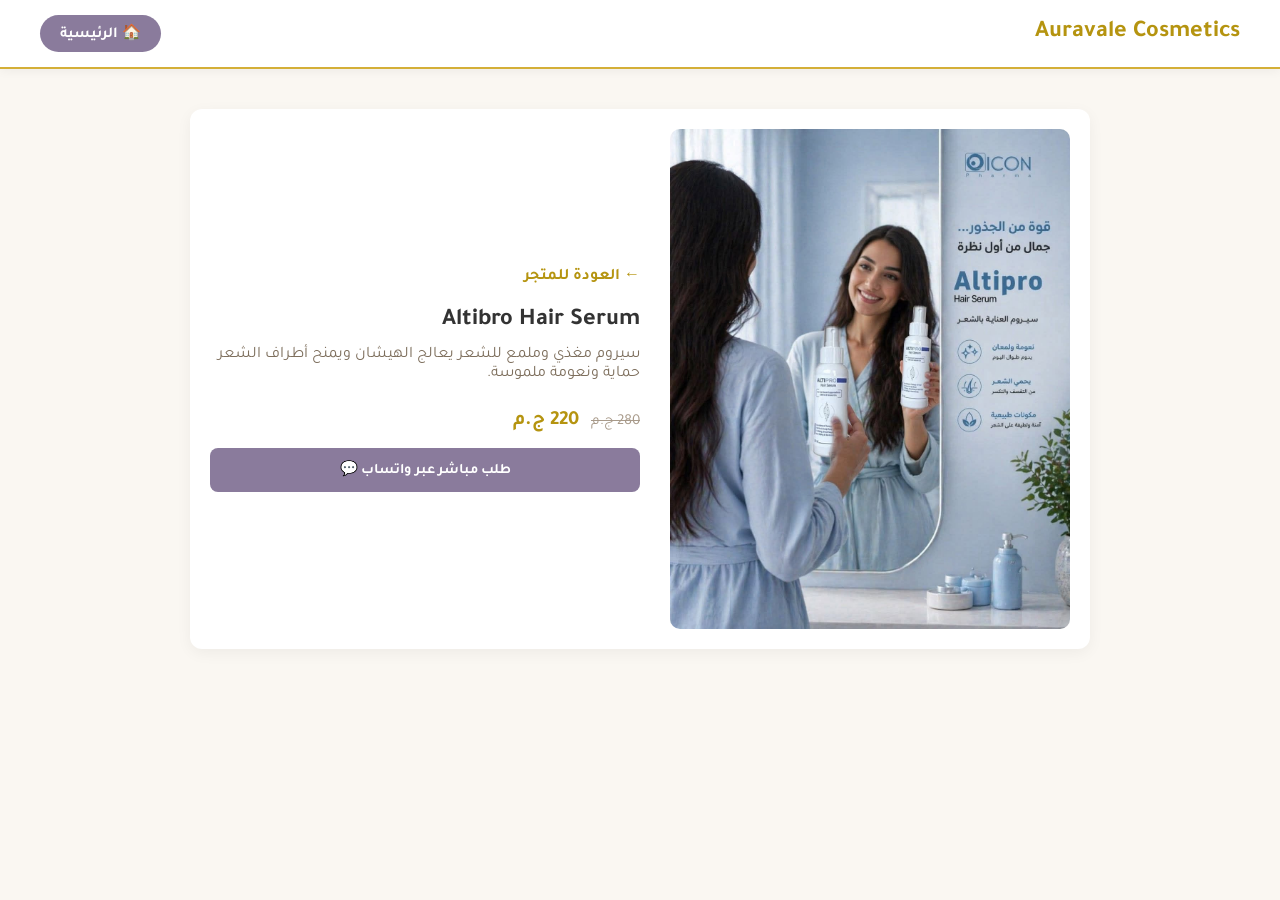
==== altibro.html @ e5f37f4a "Create altibro.html" ====
<!DOCTYPE html>
<html lang="ar" dir="rtl">
<head>
  <meta charset="UTF-8">
  <meta name="viewport" content="width=device-width, initial-scale=1.0">
  <title>Altibro Hair Serum - Auravale Cosmetics</title>
  <link rel="stylesheet" href="style.css?v=20">
  <style>
    .product-detail-container { max-width: 900px; margin: 40px auto; padding: 20px; background: #fff; border-radius: 12px; box-shadow: 0 4px 15px rgba(0,0,0,0.05); display: flex; flex-wrap: wrap; gap: 30px; }
    .product-detail-img { flex: 1 1 350px; max-width: 400px; border-radius: 10px; object-fit: cover; width: 100%; }
    .product-detail-info { flex: 1 1 350px; display: flex; flex-direction: column; justify-content: center; }
    .back-btn { display: inline-block; margin-bottom: 20px; color: #b59410; text-decoration: none; font-weight: bold; }
  </style>
</head>
<body>
  <nav class="navbar">
    <a href="index.html" class="nav-brand">Auravale Cosmetics</a>
    <button class="cart-btn-nav" onclick="location.href='index.html'">🏠 الرئيسية</button>
  </nav>

  <div class="product-detail-container">
    <img src="altibro.jpg" alt="Altibro Hair Serum" class="product-detail-img">
    <div class="product-detail-info">
      <a href="index.html" class="back-btn">← العودة للمتجر</a>
      <h2>Altibro Hair Serum</h2>
      <p style="color: #7d6e5c; margin: 10px 0;">سيروم مغذي وملمع للشعر يعالج الهيشان ويمنح أطراف الشعر حماية ونعومة ملموسة.</p>
      <div class="price-container" style="margin: 15px 0;">
        <span class="old-price">280 ج.م</span>
        <span class="current-price">220 ج.م</span>
      </div>
      <button class="add-cart-btn" style="padding: 12px;" onclick="orderWhatsApp('Altibro Hair Serum', 220)">طلب مباشر عبر واتساب 💬</button>
    </div>
  </div>

  <script>
    function orderWhatsApp(name, price) {
      const phone = "201000000000";
      const msg = `مرحباً، أريد طلب منتج: ${name} بسعر ${price} ج.م`;
      window.open(`https://wa.me/${phone}?text=${encodeURIComponent(msg)}`, '_blank');
    }
  </script>
</body>
</html>
---- style.css ----
@import url('https://fonts.googleapis.com/css2?family=Tajawal:wght@400;500;700&display=swap');

* {
  margin: 0;
  padding: 0;
  box-sizing: border-box;
}

body {
  font-family: 'Tajawal', sans-serif;
  background-color: #faf7f2;
  color: #333;
  direction: rtl;
}

/* الشريط العلوي الثابت */
.navbar {
  display: flex;
  justify-content: space-between;
  align-items: center;
  background-color: #ffffff;
  padding: 15px 40px;
  box-shadow: 0 2px 10px rgba(0,0,0,0.05);
  position: sticky;
  top: 0;
  z-index: 100;
  border-bottom: 2px solid #d4af37;
}

.nav-brand {
  font-size: 1.5rem;
  font-weight: 700;
  color: #b59410;
  text-decoration: none;
}

.cart-btn-nav {
  background-color: #8a7b9c;
  color: #ffffff;
  border: none;
  padding: 8px 20px;
  border-radius: 20px;
  cursor: pointer;
  font-size: 0.95rem;
  font-family: inherit;
  font-weight: bold;
  transition: 0.3s;
}

.cart-btn-nav:hover {
  background-color: #736385;
}

/* عنوان فرعي تحت الشريط العلوي */
.main-header {
  text-align: center;
  margin: 20px 0 10px;
}

.main-header .subtitle {
  font-size: 1.2rem;
  color: #7d6e5c;
  font-weight: 500;
}

/* شبكة المنتجات */
.products-grid {
  display: grid;
  grid-template-columns: repeat(auto-fit, minmax(260px, 1fr));
  gap: 25px;
  max-width: 1200px;
  margin: 0 auto;
  padding: 20px;
}

.product-card {
  background: #ffffff;
  border-radius: 12px;
  padding: 20px;
  text-align: center;
  border: 1px solid #eae1d1;
  box-shadow: 0 4px 15px rgba(0, 0, 0, 0.03);
  transition: transform 0.3s, box-shadow 0.3s;
  display: flex;
  flex-direction: column;
  justify-content: space-between;
}

.product-card:hover {
  transform: translateY(-5px);
  box-shadow: 0 8px 20px rgba(181, 148, 16, 0.15);
  border-color: #d4af37;
}

.product-card img {
  width: 100%;
  height: 220px;
  object-fit: contain;
  border-radius: 8px;
  margin-bottom: 15px;
}

.product-title {
  font-size: 1.15rem;
  color: #4a3c31;
  margin-bottom: 10px;
}

.price-container {
  margin-bottom: 15px;
}

.old-price {
  text-decoration: line-through;
  color: #a89a8a;
  font-size: 0.95rem;
  margin-left: 8px;
}

.current-price {
  color: #b59410;
  font-weight: bold;
  font-size: 1.25rem;
}

.card-actions {
  display: flex;
  flex-direction: column;
  gap: 8px;
}

.details-link {
  display: block;
  background-color: #f8f5ef;
  color: #4a3c31;
  text-decoration: none;
  padding: 10px;
  border-radius: 8px;
  border: 1px solid #d4af37;
  font-weight: bold;
  font-size: 0.9rem;
  transition: 0.3s;
}

.details-link:hover {
  background-color: #d4af37;
  color: #ffffff;
}

.add-cart-btn {
  background-color: #8a7b9c;
  color: #ffffff;
  border: none;
  padding: 10px;
  border-radius: 8px;
  cursor: pointer;
  font-weight: bold;
  font-size: 0.9rem;
  font-family: inherit;
  transition: 0.3s;
}

.add-cart-btn:hover {
  background-color: #736385;
}

/* السلة الجانبية */
.cart-sidebar {
  position: fixed;
  top: 0;
  left: -350px;
  width: 300px;
  height: 100%;
  background: #ffffff;
  box-shadow: 4px 0 15px rgba(0,0,0,0.15);
  transition: left 0.3s ease;
  padding: 20px;
  z-index: 1000;
  display: flex;
  flex-direction: column;
}

.cart-sidebar.active {
  left: 0;
}

.cart-sidebar h3 {
  color: #b59410;
  font-size: 1.3rem;
  margin-bottom: 15px;
  border-bottom: 1px solid #eee2d0;
  padding-bottom: 10px;
}

.cart-items-list {
  list-style: none;
  flex-grow: 1;
  overflow-y: auto;
}

.cart-items-list li {
  display: flex;
  justify-content: space-between;
  padding: 10px 0;
  border-bottom: 1px dashed #eee2d0;
}

.cart-total-box {
  font-size: 1.1rem;
  font-weight: bold;
  margin: 15px 0;
  text-align: center;
}

.checkout-btn {
  background-color: #25d366;
  color: white;
  border: none;
  padding: 12px;
  border-radius: 8px;
  font-weight: bold;
  cursor: pointer;
  margin-bottom: 8px;
}

/* ضبط الصورة في المنتصف بعرض كامل ومتناسق */
.banner-section {
  width: 100%;
  max-width: 1200px;
  margin: 20px auto;
  padding: 0 20px;
  display: flex;
  justify-content: center;
  align-items: center;
}

.hero-banner-img {
  width: 100%;
  height: auto;
  max-height: 450px;
  object-fit: cover;
  border-radius: 12px;
  box-shadow: 0 4px 15px rgba(0, 0, 0, 0.05);
  display: block;
}
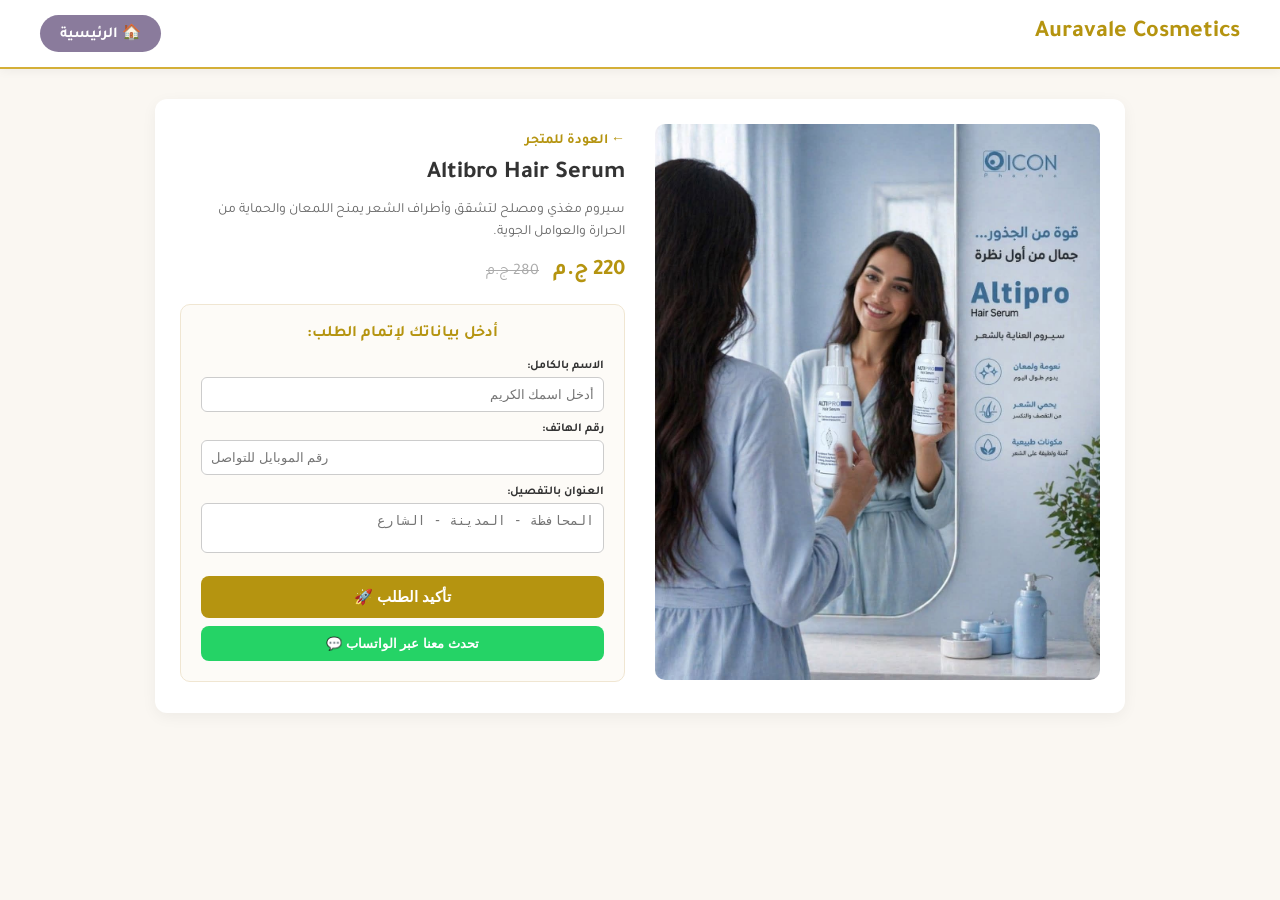
==== commit c34190d3: "Update altibro.html" ====
--- a/altibro.html
+++ b/altibro.html
@@ -4,40 +4,94 @@
   <meta charset="UTF-8">
   <meta name="viewport" content="width=device-width, initial-scale=1.0">
   <title>Altibro Hair Serum - Auravale Cosmetics</title>
-  <link rel="stylesheet" href="style.css?v=20">
-  <style>
-    .product-detail-container { max-width: 900px; margin: 40px auto; padding: 20px; background: #fff; border-radius: 12px; box-shadow: 0 4px 15px rgba(0,0,0,0.05); display: flex; flex-wrap: wrap; gap: 30px; }
-    .product-detail-img { flex: 1 1 350px; max-width: 400px; border-radius: 10px; object-fit: cover; width: 100%; }
-    .product-detail-info { flex: 1 1 350px; display: flex; flex-direction: column; justify-content: center; }
-    .back-btn { display: inline-block; margin-bottom: 20px; color: #b59410; text-decoration: none; font-weight: bold; }
-  </style>
+  <link rel="stylesheet" href="style.css?v=80">
 </head>
 <body>
+
   <nav class="navbar">
     <a href="index.html" class="nav-brand">Auravale Cosmetics</a>
-    <button class="cart-btn-nav" onclick="location.href='index.html'">🏠 الرئيسية</button>
+    <a href="index.html" class="cart-btn-nav" style="text-decoration: none;">🏠 الرئيسية</a>
   </nav>
 
-  <div class="product-detail-container">
-    <img src="altibro.jpg" alt="Altibro Hair Serum" class="product-detail-img">
-    <div class="product-detail-info">
-      <a href="index.html" class="back-btn">← العودة للمتجر</a>
-      <h2>Altibro Hair Serum</h2>
-      <p style="color: #7d6e5c; margin: 10px 0;">سيروم مغذي وملمع للشعر يعالج الهيشان ويمنح أطراف الشعر حماية ونعومة ملموسة.</p>
-      <div class="price-container" style="margin: 15px 0;">
-        <span class="old-price">280 ج.م</span>
-        <span class="current-price">220 ج.م</span>
+  <main style="max-width: 1000px; margin: 30px auto; padding: 0 15px; box-sizing: border-box;">
+    <div style="background: #fff; border-radius: 12px; padding: 25px; box-shadow: 0 4px 15px rgba(0,0,0,0.05); display: flex; flex-wrap: wrap; gap: 30px; align-items: center;">
+      
+      <div style="flex: 1; min-width: 280px;">
+        <img src="altibro.jpg" alt="Altibro Hair Serum" style="width: 100%; border-radius: 10px; object-fit: cover;">
       </div>
-      <button class="add-cart-btn" style="padding: 12px;" onclick="orderWhatsApp('Altibro Hair Serum', 220)">طلب مباشر عبر واتساب 💬</button>
+
+      <div style="flex: 1; min-width: 280px;">
+        <a href="index.html" style="color: #b59410; text-decoration: none; font-size: 14px; font-weight: bold; display: inline-block; margin-bottom: 10px;">← العودة للمتجر</a>
+        
+        <h2 style="margin: 0 0 10px 0; color: #333;">Altibro Hair Serum</h2>
+        <p style="color: #666; font-size: 14px; line-height: 1.6; margin-bottom: 15px;">
+          سيروم مغذي ومصلح لتشقق وأطراف الشعر يمنح اللمعان والحماية من الحرارة والعوامل الجوية.
+        </p>
+
+        <div style="margin-bottom: 20px;">
+          <span style="font-size: 22px; font-weight: bold; color: #b59410;">220 ج.م</span>
+          <span style="text-decoration: line-through; color: #aaa; margin-right: 10px; font-size: 16px;">280 ج.م</span>
+        </div>
+
+        <div style="background: #fdfbf7; border: 1px solid #f0e6d2; padding: 20px; border-radius: 10px;">
+          <h4 style="margin-top: 0; color: #b59410; margin-bottom: 15px; text-align: center;">أدخل بياناتك لإتمام الطلب:</h4>
+          
+          <form onsubmit="sendProductOrder(event, 'Altibro Hair Serum', 220)">
+            <div style="margin-bottom: 10px;">
+              <label style="display: block; font-size: 12px; font-weight: bold; margin-bottom: 4px;">الاسم بالكامل:</label>
+              <input type="text" id="p-name" required placeholder="أدخل اسمك الكريم" style="width: 100%; padding: 9px; border: 1px solid #ccc; border-radius: 6px; box-sizing: border-box;">
+            </div>
+
+            <div style="margin-bottom: 10px;">
+              <label style="display: block; font-size: 12px; font-weight: bold; margin-bottom: 4px;">رقم الهاتف:</label>
+              <input type="tel" id="p-phone" required placeholder="رقم الموبايل للتواصل" style="width: 100%; padding: 9px; border: 1px solid #ccc; border-radius: 6px; box-sizing: border-box;">
+            </div>
+
+            <div style="margin-bottom: 15px;">
+              <label style="display: block; font-size: 12px; font-weight: bold; margin-bottom: 4px;">العنوان بالتفصيل:</label>
+              <textarea id="p-address" required rows="2" placeholder="المحافظة - المدينة - الشارع" style="width: 100%; padding: 9px; border: 1px solid #ccc; border-radius: 6px; box-sizing: border-box; resize: none;"></textarea>
+            </div>
+
+            <button type="submit" style="width: 100%; padding: 12px; background: #b59410; color: white; border: none; border-radius: 8px; font-weight: bold; font-size: 15px; cursor: pointer; margin-bottom: 8px; transition: 0.3s;" onmouseover="this.style.background='#967a0d'" onmouseout="this.style.background='#b59410'">
+              تأكيد الطلب 🚀
+            </button>
+
+            <button type="button" onclick="chatWhatsApp('Altibro Hair Serum')" style="width: 100%; padding: 10px; background: #25d366; color: white; border: none; border-radius: 8px; font-weight: bold; font-size: 13px; cursor: pointer;">
+              تحدث معنا عبر الواتساب 💬
+            </button>
+          </form>
+        </div>
+
+      </div>
     </div>
-  </div>
+  </main>
 
   <script>
-    function orderWhatsApp(name, price) {
-      const phone = "201000000000";
-      const msg = `مرحباً، أريد طلب منتج: ${name} بسعر ${price} ج.م`;
-      window.open(`https://wa.me/${phone}?text=${encodeURIComponent(msg)}`, '_blank');
+    const PHONE_NUMBER = "201106014523";
+
+    function sendProductOrder(event, productName, price) {
+      event.preventDefault();
+      const name = document.getElementById('p-name').value;
+      const phone = document.getElementById('p-phone').value;
+      const address = document.getElementById('p-address').value;
+
+      let msg = `🛒 *طلب جديد عبر الموقع*\n`;
+      msg += `-------------------------\n`;
+      msg += `📦 *المنتج:* ${productName}\n`;
+      msg += `💰 *السعر:* ${price} ج.م\n`;
+      msg += `-------------------------\n`;
+      msg += `👤 *الاسم:* ${name}\n`;
+      msg += `📞 *الهاتف:* ${phone}\n`;
+      msg += `🏠 *العنوان:* ${address}`;
+
+      window.open(`https://wa.me/${PHONE_NUMBER}?text=${encodeURIComponent(msg)}`, '_blank');
+    }
+
+    function chatWhatsApp(productName) {
+      const msg = `مرحباً Auravale Cosmetics، أريد الاستفسار عن منتج: ${productName}`;
+      window.open(`https://wa.me/${PHONE_NUMBER}?text=${encodeURIComponent(msg)}`, '_blank');
     }
   </script>
+
 </body>
 </html>
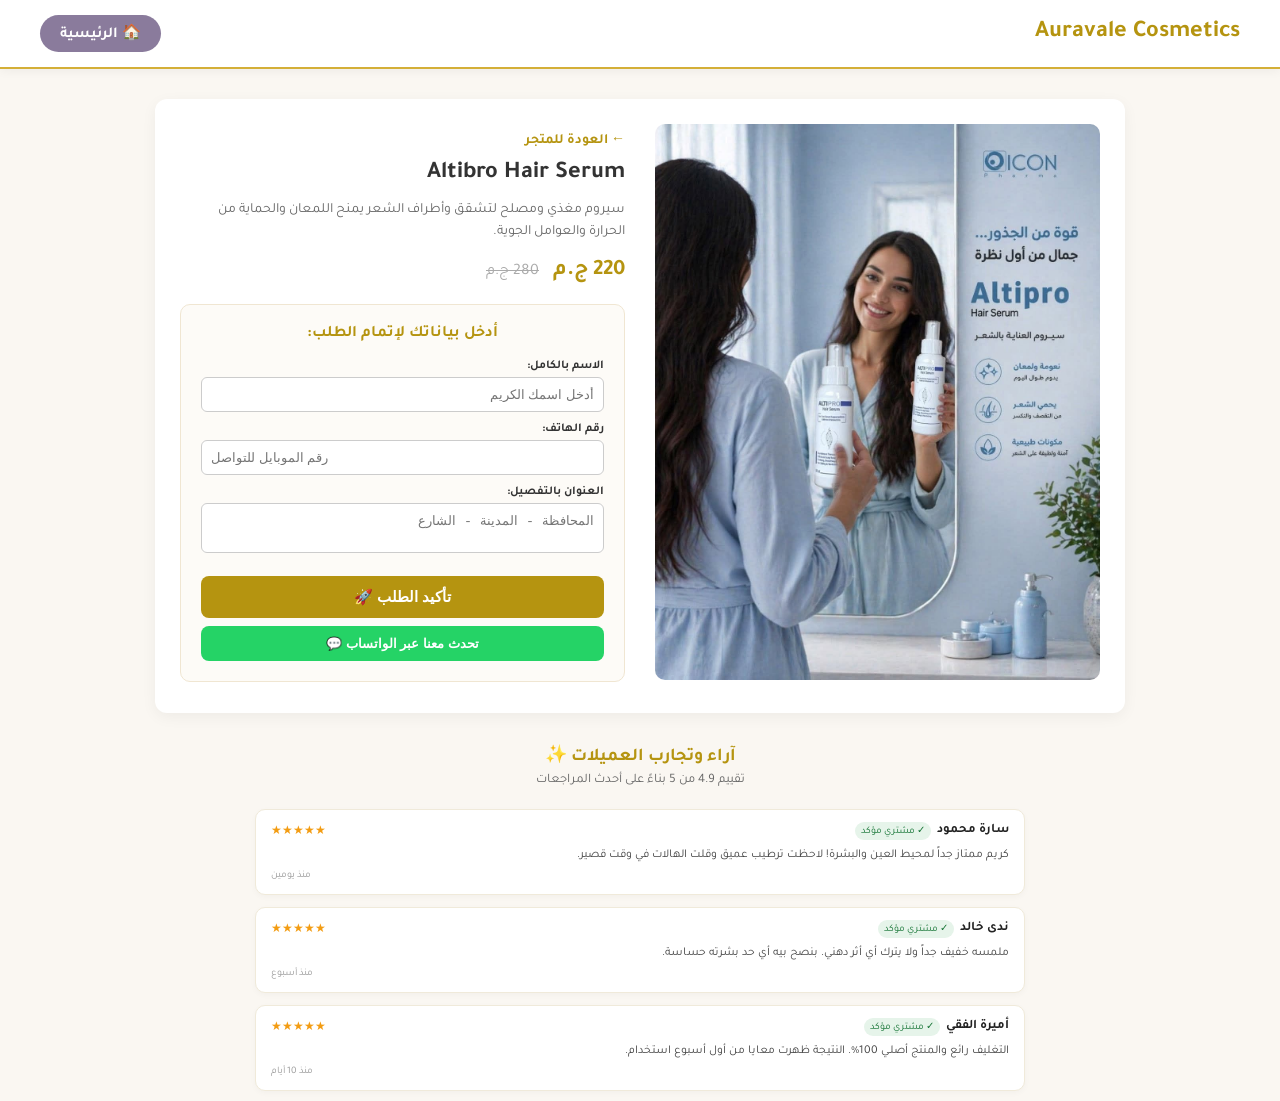
==== commit 3531c226: "Update altibro.html" ====
--- a/altibro.html
+++ b/altibro.html
@@ -92,6 +92,52 @@
       window.open(`https://wa.me/${PHONE_NUMBER}?text=${encodeURIComponent(msg)}`, '_blank');
     }
   </script>
+<div class="product-reviews-container">
+  <div class="reviews-header">
+    <h3>آراء وتجارب العميلات ✨</h3>
+    <div class="reviews-summary">تقييم 4.9 من 5 بناءً على أحدث المراجعات</div>
+  </div>
+
+  <div class="product-reviews-list">
+    
+    <div class="product-review-card">
+      <div class="review-card-top">
+        <div class="reviewer-name">
+          سارة محمود
+          <span class="verified-badge">✓ مشتري مؤكد</span>
+        </div>
+        <div class="review-stars">★★★★★</div>
+      </div>
+      <div class="review-comment">كريم ممتاز جداً لمحيط العين والبشرة! لاحظت ترطيب عميق وقلت الهالات في وقت قصير.</div>
+      <div class="review-date">منذ يومين</div>
+    </div>
+
+    <div class="product-review-card">
+      <div class="review-card-top">
+        <div class="reviewer-name">
+          ندى خالد
+          <span class="verified-badge">✓ مشتري مؤكد</span>
+        </div>
+        <div class="review-stars">★★★★★</div>
+      </div>
+      <div class="review-comment">ملمسه خفيف جداً ولا يترك أي أثر دهني. بنصح بيه أي حد بشرته حساسة.</div>
+      <div class="review-date">منذ أسبوع</div>
+    </div>
+
+    <div class="product-review-card">
+      <div class="review-card-top">
+        <div class="reviewer-name">
+          أميرة الفقي
+          <span class="verified-badge">✓ مشتري مؤكد</span>
+        </div>
+        <div class="review-stars">★★★★★</div>
+      </div>
+      <div class="review-comment">التغليف رائع والمنتج أصلـي 100%. النتيجة ظهرت معايا من أول أسبوع استخدام.</div>
+      <div class="review-date">منذ 10 أيام</div>
+    </div>
+
+  </div>
+</div>
 
 </body>
 </html>
--- a/style.css
+++ b/style.css
@@ -243,3 +243,82 @@
   box-shadow: 0 4px 15px rgba(0, 0, 0, 0.05);
   display: block;
 }
+/* Reviews Section for Product Page */
+.product-reviews-container {
+  max-width: 800px;
+  margin: 30px auto 10px;
+  padding: 0 15px;
+}
+
+.reviews-header {
+  text-align: center;
+  margin-bottom: 20px;
+}
+
+.reviews-header h3 {
+  color: #b59410;
+  font-size: 18px;
+  margin-bottom: 5px;
+}
+
+.reviews-summary {
+  font-size: 13px;
+  color: #666;
+}
+
+.product-reviews-list {
+  display: flex;
+  flex-direction: column;
+  gap: 12px;
+}
+
+.product-review-card {
+  background: #ffffff;
+  border: 1px solid #f0eada;
+  border-radius: 10px;
+  padding: 12px 15px;
+  box-shadow: 0 2px 6px rgba(0,0,0,0.03);
+}
+
+.review-card-top {
+  display: flex;
+  justify-content: space-between;
+  align-items: center;
+  margin-bottom: 6px;
+}
+
+.reviewer-name {
+  font-size: 13px;
+  font-weight: bold;
+  color: #222;
+  display: flex;
+  align-items: center;
+  gap: 6px;
+}
+
+.verified-badge {
+  background: #e6f4ea;
+  color: #137333;
+  font-size: 10px;
+  padding: 2px 6px;
+  border-radius: 10px;
+  font-weight: normal;
+}
+
+.review-stars {
+  color: #f39c12;
+  font-size: 12px;
+}
+
+.review-comment {
+  font-size: 12px;
+  color: #444;
+  line-height: 1.5;
+}
+
+.review-date {
+  font-size: 10px;
+  color: #999;
+  margin-top: 6px;
+  text-align: left;
+}
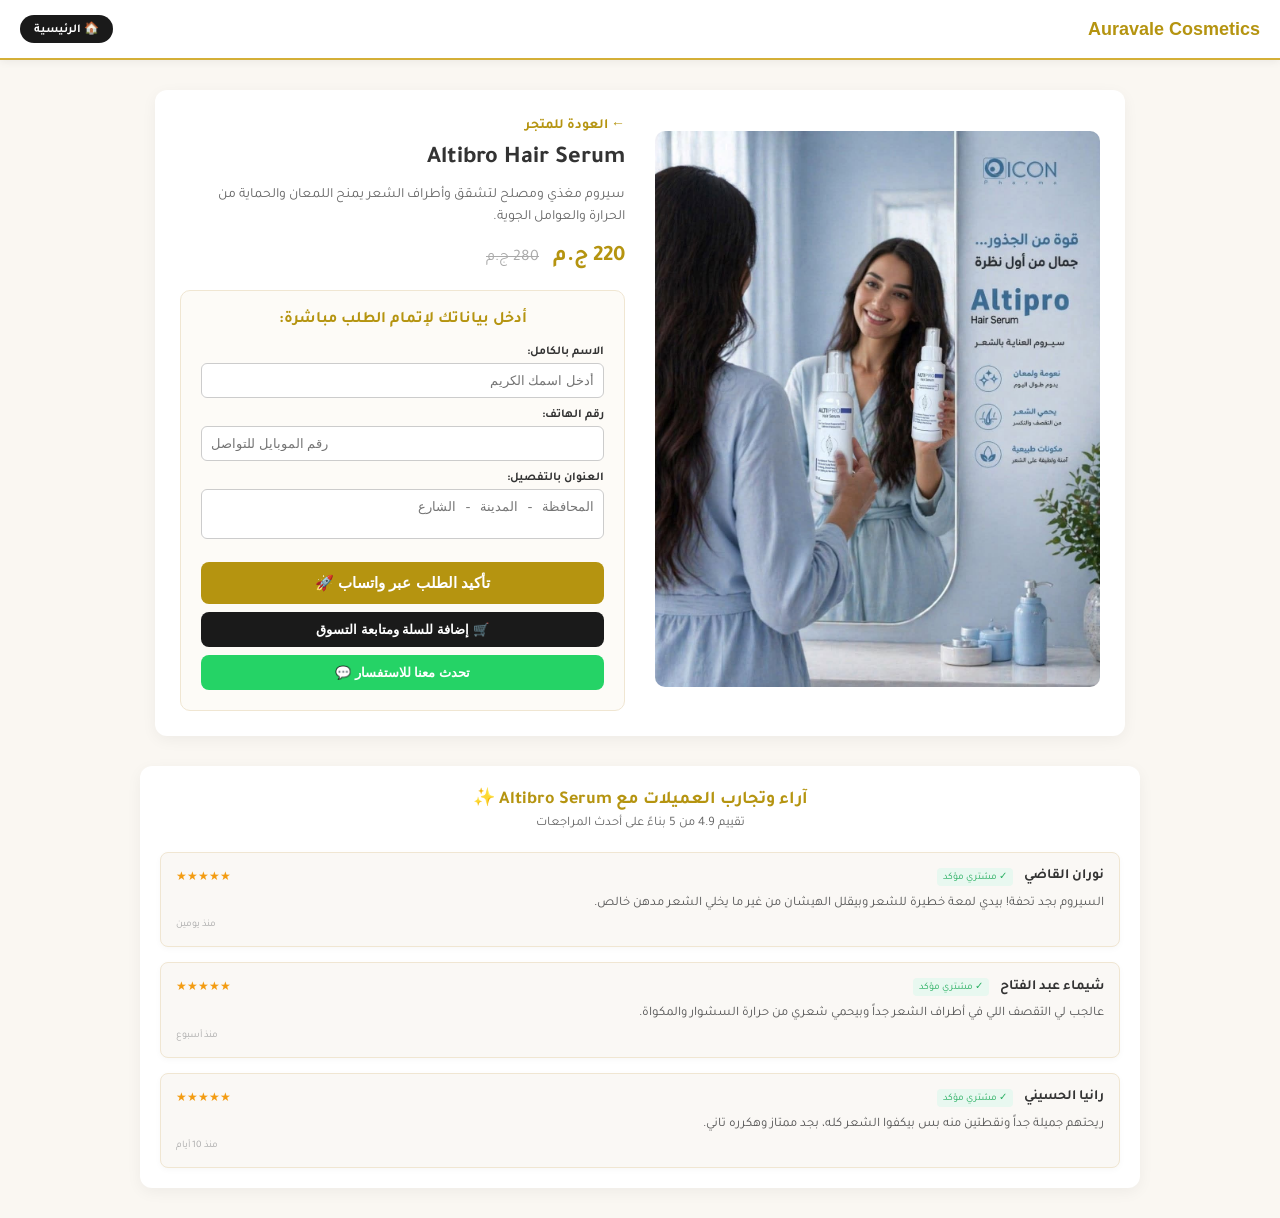
==== commit 3cb699a3: "Update altibro.html" ====
--- a/altibro.html
+++ b/altibro.html
@@ -4,13 +4,79 @@
   <meta charset="UTF-8">
   <meta name="viewport" content="width=device-width, initial-scale=1.0">
   <title>Altibro Hair Serum - Auravale Cosmetics</title>
-  <link rel="stylesheet" href="style.css?v=80">
+  <link rel="stylesheet" href="style.css?v=500">
+  <style>
+    .product-reviews-container {
+      max-width: 1000px;
+      margin: 30px auto;
+      padding: 20px;
+      background: #fff;
+      border-radius: 12px;
+      box-shadow: 0 4px 15px rgba(0,0,0,0.05);
+    }
+    .reviews-header {
+      margin-bottom: 20px;
+      text-align: center;
+    }
+    .reviews-header h3 {
+      color: #b59410;
+      margin-bottom: 5px;
+    }
+    .reviews-summary {
+      font-size: 13px;
+      color: #666;
+    }
+    .product-reviews-list {
+      display: flex;
+      flex-direction: column;
+      gap: 15px;
+    }
+    .product-review-card {
+      background: #faf8f5;
+      padding: 15px;
+      border-radius: 8px;
+      border: 1px solid #f0e6d2;
+    }
+    .review-card-top {
+      display: flex;
+      justify-content: space-between;
+      align-items: center;
+      margin-bottom: 8px;
+    }
+    .reviewer-name {
+      font-weight: bold;
+      font-size: 14px;
+      color: #333;
+    }
+    .verified-badge {
+      font-size: 10px;
+      color: #27ae60;
+      background: #e8f8f0;
+      padding: 2px 6px;
+      border-radius: 4px;
+      margin-right: 5px;
+    }
+    .review-stars {
+      color: #f39c12;
+      font-size: 12px;
+    }
+    .review-comment {
+      font-size: 13px;
+      color: #555;
+      line-height: 1.5;
+    }
+    .review-date {
+      font-size: 10px;
+      color: #aaa;
+      margin-top: 6px;
+    }
+  </style>
 </head>
 <body>
 
-  <nav class="navbar">
-    <a href="index.html" class="nav-brand">Auravale Cosmetics</a>
-    <a href="index.html" class="cart-btn-nav" style="text-decoration: none;">🏠 الرئيسية</a>
+  <nav class="navbar" style="background: #fff; padding: 15px 20px; box-shadow: 0 2px 8px rgba(0,0,0,0.06); display: flex; justify-content: space-between; align-items: center;">
+    <a href="index.html" class="nav-brand" style="color: #b59410; text-decoration: none; font-weight: 800; font-size: 18px;">Auravale Cosmetics</a>
+    <a href="index.html" class="cart-btn-nav" style="text-decoration: none; background: #1a1a1a; color: #fff; padding: 6px 14px; border-radius: 20px; font-size: 12px; font-weight: bold;">🏠 الرئيسية</a>
   </nav>
 
   <main style="max-width: 1000px; margin: 30px auto; padding: 0 15px; box-sizing: border-box;">
@@ -34,7 +100,7 @@
         </div>
 
         <div style="background: #fdfbf7; border: 1px solid #f0e6d2; padding: 20px; border-radius: 10px;">
-          <h4 style="margin-top: 0; color: #b59410; margin-bottom: 15px; text-align: center;">أدخل بياناتك لإتمام الطلب:</h4>
+          <h4 style="margin-top: 0; color: #b59410; margin-bottom: 15px; text-align: center;">أدخل بياناتك لإتمام الطلب مباشرة:</h4>
           
           <form onsubmit="sendProductOrder(event, 'Altibro Hair Serum', 220)">
             <div style="margin-bottom: 10px;">
@@ -53,11 +119,15 @@
             </div>
 
             <button type="submit" style="width: 100%; padding: 12px; background: #b59410; color: white; border: none; border-radius: 8px; font-weight: bold; font-size: 15px; cursor: pointer; margin-bottom: 8px; transition: 0.3s;" onmouseover="this.style.background='#967a0d'" onmouseout="this.style.background='#b59410'">
-              تأكيد الطلب 🚀
+              تأكيد الطلب عبر واتساب 🚀
             </button>
 
+            <button type="button" onclick="addToCartAndGo('Altibro Hair Serum', 220, 'altibro.jpg')" style="width: 100%; padding: 10px; background: #1a1a1a; color: white; border: none; border-radius: 8px; font-weight: bold; font-size: 13px; cursor: pointer; margin-bottom: 8px;">
+              🛒 إضافة للسلة ومتابعة التسوق
+            </button>
+
             <button type="button" onclick="chatWhatsApp('Altibro Hair Serum')" style="width: 100%; padding: 10px; background: #25d366; color: white; border: none; border-radius: 8px; font-weight: bold; font-size: 13px; cursor: pointer;">
-              تحدث معنا عبر الواتساب 💬
+              تحدث معنا للاستفسار 💬
             </button>
           </form>
         </div>
@@ -65,6 +135,54 @@
       </div>
     </div>
   </main>
+
+  <!-- قسم المراجعات الخاص بالسيروم -->
+  <div class="product-reviews-container">
+    <div class="reviews-header">
+      <h3>آراء وتجارب العميلات مع Altibro Serum ✨</h3>
+      <div class="reviews-summary">تقييم 4.9 من 5 بناءً على أحدث المراجعات</div>
+    </div>
+
+    <div class="product-reviews-list">
+      
+      <div class="product-review-card">
+        <div class="review-card-top">
+          <div class="reviewer-name">
+            نوران القاضي
+            <span class="verified-badge">✓ مشتري مؤكد</span>
+          </div>
+          <div class="review-stars">★★★★★</div>
+        </div>
+        <div class="review-comment">السيروم بجد تحفة! بيدي لمعة خطيرة للشعر وبيقلل الهيشان من غير ما يخلي الشعر مدهن خالص.</div>
+        <div class="review-date">منذ يومين</div>
+      </div>
+
+      <div class="product-review-card">
+        <div class="review-card-top">
+          <div class="reviewer-name">
+            شيماء عبد الفتاح
+            <span class="verified-badge">✓ مشتري مؤكد</span>
+          </div>
+          <div class="review-stars">★★★★★</div>
+        </div>
+        <div class="review-comment">عالجب لي التقصف اللي في أطراف الشعر جداً وبيحمي شعري من حرارة السشوار والمكواة.</div>
+        <div class="review-date">منذ أسبوع</div>
+      </div>
+
+      <div class="product-review-card">
+        <div class="review-card-top">
+          <div class="reviewer-name">
+            رانيا الحسيني
+            <span class="verified-badge">✓ مشتري مؤكد</span>
+          </div>
+          <div class="review-stars">★★★★★</div>
+        </div>
+        <div class="review-comment">ريحتهم جميلة جداً ونقطتين منه بس بيكفوا الشعر كله، بجد ممتاز وهكرره تاني.</div>
+        <div class="review-date">منذ 10 أيام</div>
+      </div>
+
+    </div>
+  </div>
 
   <script>
     const PHONE_NUMBER = "201106014523";
@@ -87,57 +205,25 @@
       window.open(`https://wa.me/${PHONE_NUMBER}?text=${encodeURIComponent(msg)}`, '_blank');
     }
 
+    function addToCartAndGo(title, price, image) {
+      let cart = JSON.parse(localStorage.getItem('cart')) || [];
+      let existingIndex = cart.findIndex(item => item.title === title);
+
+      if (existingIndex > -1) {
+        cart[existingIndex].quantity += 1;
+      } else {
+        cart.push({ title: title, price: price, image: image, quantity: 1 });
+      }
+
+      localStorage.setItem('cart', JSON.stringify(cart));
+      alert('تمت إضافة المنتج للسلة بنجاح!');
+      window.location.href = 'index.html';
+    }
+
     function chatWhatsApp(productName) {
       const msg = `مرحباً Auravale Cosmetics، أريد الاستفسار عن منتج: ${productName}`;
       window.open(`https://wa.me/${PHONE_NUMBER}?text=${encodeURIComponent(msg)}`, '_blank');
     }
   </script>
-<div class="product-reviews-container">
-  <div class="reviews-header">
-    <h3>آراء وتجارب العميلات ✨</h3>
-    <div class="reviews-summary">تقييم 4.9 من 5 بناءً على أحدث المراجعات</div>
-  </div>
-
-  <div class="product-reviews-list">
-    
-    <div class="product-review-card">
-      <div class="review-card-top">
-        <div class="reviewer-name">
-          سارة محمود
-          <span class="verified-badge">✓ مشتري مؤكد</span>
-        </div>
-        <div class="review-stars">★★★★★</div>
-      </div>
-      <div class="review-comment">كريم ممتاز جداً لمحيط العين والبشرة! لاحظت ترطيب عميق وقلت الهالات في وقت قصير.</div>
-      <div class="review-date">منذ يومين</div>
-    </div>
-
-    <div class="product-review-card">
-      <div class="review-card-top">
-        <div class="reviewer-name">
-          ندى خالد
-          <span class="verified-badge">✓ مشتري مؤكد</span>
-        </div>
-        <div class="review-stars">★★★★★</div>
-      </div>
-      <div class="review-comment">ملمسه خفيف جداً ولا يترك أي أثر دهني. بنصح بيه أي حد بشرته حساسة.</div>
-      <div class="review-date">منذ أسبوع</div>
-    </div>
-
-    <div class="product-review-card">
-      <div class="review-card-top">
-        <div class="reviewer-name">
-          أميرة الفقي
-          <span class="verified-badge">✓ مشتري مؤكد</span>
-        </div>
-        <div class="review-stars">★★★★★</div>
-      </div>
-      <div class="review-comment">التغليف رائع والمنتج أصلـي 100%. النتيجة ظهرت معايا من أول أسبوع استخدام.</div>
-      <div class="review-date">منذ 10 أيام</div>
-    </div>
-
-  </div>
-</div>
-
 </body>
 </html>
--- a/style.css
+++ b/style.css
@@ -322,3 +322,136 @@
   margin-top: 6px;
   text-align: left;
 }
+/* Cart Overlay & Drawer */
+.cart-overlay {
+  position: fixed;
+  top: 0;
+  left: 0;
+  width: 100%;
+  height: 100%;
+  background: rgba(0, 0, 0, 0.5);
+  display: none;
+  z-index: 999;
+}
+
+.cart-drawer {
+  position: fixed;
+  top: 0;
+  right: -400px; /* مخفية بره الشاشة */
+  width: 350px;
+  max-width: 90%;
+  height: 100%;
+  background: #fff;
+  box-shadow: -2px 0 10px rgba(0,0,0,0.1);
+  transition: right 0.3s ease-in-out;
+  z-index: 1000;
+  display: flex;
+  flex-direction: column;
+}
+
+.cart-drawer.open {
+  right: 0; /* تظهر من الجنب */
+}
+
+.cart-overlay.open {
+  display: block;
+}
+
+/* Header & Close Button */
+.cart-header {
+  display: flex;
+  justify-content: space-between;
+  align-items: center;
+  padding: 15px 20px;
+  border-bottom: 1px solid #eee;
+}
+
+.close-btn {
+  background: #f0f0f0;
+  border: none;
+  width: 35px;
+  height: 35px;
+  border-radius: 50%; /* زرار الـ X المدوّر */
+  font-size: 20px;
+  cursor: pointer;
+  display: flex;
+  align-items: center;
+  justify-content: center;
+  transition: background 0.2s;
+}
+
+.close-btn:hover {
+  background: #e0e0e0;
+}
+
+/* Cart Items & Quantity Controls */
+.cart-items {
+  flex: 1;
+  overflow-y: auto;
+  padding: 15px;
+}
+
+.cart-item {
+  display: flex;
+  align-items: center;
+  justify-content: space-between;
+  padding: 10px 0;
+  border-bottom: 1px solid #f9f9f9;
+}
+
+.cart-item-info {
+  display: flex;
+  align-items: center;
+  gap: 10px;
+}
+
+.cart-item-img {
+  width: 50px;
+  height: 50px;
+  object-fit: cover;
+  border-radius: 5px;
+}
+
+.qty-btn {
+  background: #f0f0f0;
+  border: none;
+  width: 25px;
+  height: 25px;
+  border-radius: 4px;
+  cursor: pointer;
+  font-weight: bold;
+}
+
+.remove-item-btn {
+  background: none;
+  border: none;
+  color: #ff4d4d;
+  cursor: pointer;
+  font-size: 18px;
+  padding: 0 5px;
+}
+
+/* Footer */
+.cart-footer {
+  padding: 20px;
+  border-top: 1px solid #eee;
+}
+
+.cart-total {
+  display: flex;
+  justify-content: space-between;
+  font-weight: bold;
+  font-size: 18px;
+  margin-bottom: 15px;
+}
+
+.checkout-btn {
+  width: 100%;
+  padding: 12px;
+  background: #27ae60;
+  color: #fff;
+  border: none;
+  border-radius: 5px;
+  font-size: 16px;
+  cursor: pointer;
+}
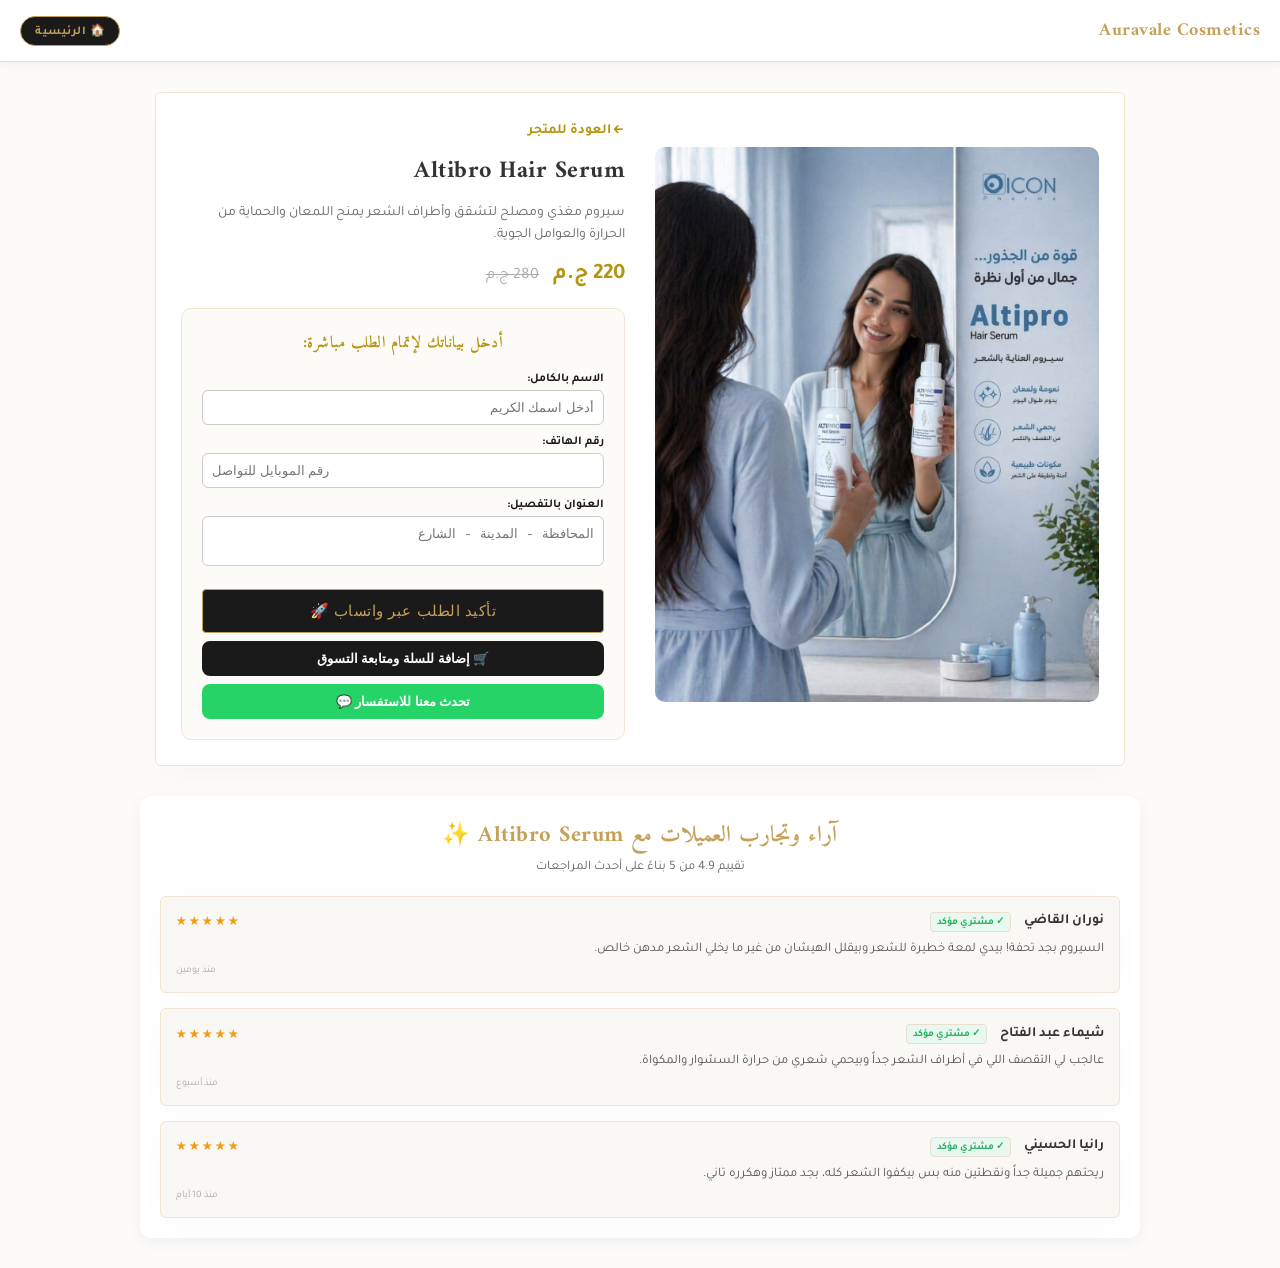
==== commit 1131d1bf: "Add files via upload" ====
--- a/altibro.html
+++ b/altibro.html
@@ -71,6 +71,24 @@
       margin-top: 6px;
     }
   </style>
+
+<!-- Meta Pixel Code -->
+<script>
+!function(f,b,e,v,n,t,s)
+{if(f.fbq)return;n=f.fbq=function(){n.callMethod?
+ n.callMethod.apply(n,arguments):n.queue.push(arguments)};
+if(!f._fbq)f._fbq=n;n.push=n;n.loaded=!0;n.version='2.0';
+n.queue=[];t=b.createElement(e);t.async=!0;
+t.src=v;s=b.getElementsByTagName(e)[0];
+s.parentNode.insertBefore(t,s)}(window, document,'script',
+'https://connect.facebook.net/en_US/fbevents.js');
+fbq('init', '1062648226654073');
+fbq('track', 'PageView');
+</script>
+<noscript><img height="1" width="1" style="display:none"
+src="https://www.facebook.com/tr?id=1062648226654073&ev=PageView&noscript=1"/></noscript>
+<!-- End Meta Pixel Code -->
+
 </head>
 <body>
 
@@ -185,16 +203,68 @@
   </div>
 
   <script>
+
+    const ORDERS_API_URL = "https://script.google.com/macros/s/AKfycbyWqQicfGGOROX6rVQg1HFWBBC1_qwdjdVaYZrzMyOEoD8HHh2f8lKMn7OWyV1loo_qGw/exec";
+
+    function getMetaTrackingData() {
+      const params = new URLSearchParams(window.location.search);
+      let fbclid = params.get('fbclid') || '';
+      let fbp = '';
+      let fbc = '';
+
+      const cookies = document.cookie.split(';').map(c => c.trim());
+      const fbpCookie = cookies.find(c => c.startsWith('_fbp='));
+      const fbcCookie = cookies.find(c => c.startsWith('_fbc='));
+      if (fbpCookie) fbp = decodeURIComponent(fbpCookie.substring(5));
+      if (fbcCookie) fbc = decodeURIComponent(fbcCookie.substring(5));
+
+      if (!fbc && fbclid) {
+        fbc = 'fb.1.' + Date.now() + '.' + fbclid;
+      }
+
+      return { fbclid, fbp, fbc };
+    }
+
+    function createOrderId() {
+      return 'AV-' + Date.now() + '-' + Math.random().toString(36).slice(2, 8).toUpperCase();
+    }
+
+    function logOrderToGoogleSheet(order) {
+      const tracking = getMetaTrackingData();
+      const params = new URLSearchParams({
+        order_id: order.orderId,
+        name: order.name || '',
+        phone: order.phone || '',
+        address: order.address || '',
+        product: order.product || '',
+        value: String(order.value || 0),
+        fbclid: tracking.fbclid,
+        fbp: tracking.fbp,
+        fbc: tracking.fbc
+      });
+
+      const beacon = new Image();
+      beacon.src = ORDERS_API_URL + '?' + params.toString();
+    }
+
     const PHONE_NUMBER = "201106014523";
 
     function sendProductOrder(event, productName, price) {
       event.preventDefault();
-      const name = document.getElementById('p-name').value;
-      const phone = document.getElementById('p-phone').value;
-      const address = document.getElementById('p-address').value;
+      const name = document.getElementById('p-name').value.trim();
+      const phone = document.getElementById('p-phone').value.trim();
+      const address = document.getElementById('p-address').value.trim();
+
+      if (!name || !phone || !address) {
+        alert('يرجى ملء جميع البيانات للتمكن من إرسال الطلب!');
+        return;
+      }
+
+      const orderId = createOrderId();
 
       let msg = `🛒 *طلب جديد عبر الموقع*\n`;
       msg += `-------------------------\n`;
+      msg += `🆔 *رقم الطلب:* ${orderId}\n`;
       msg += `📦 *المنتج:* ${productName}\n`;
       msg += `💰 *السعر:* ${price} ج.م\n`;
       msg += `-------------------------\n`;
@@ -202,6 +272,15 @@
       msg += `📞 *الهاتف:* ${phone}\n`;
       msg += `🏠 *العنوان:* ${address}`;
 
+      logOrderToGoogleSheet({
+        orderId: orderId,
+        name: name,
+        phone: phone,
+        address: address,
+        product: productName,
+        value: price
+      });
+
       window.open(`https://wa.me/${PHONE_NUMBER}?text=${encodeURIComponent(msg)}`, '_blank');
     }
 
--- a/style.css
+++ b/style.css
@@ -1,5 +1,8 @@
-@import url('https://fonts.googleapis.com/css2?family=Tajawal:wght@400;500;700&display=swap');
-
+@import url('https://fonts.googleapis.com/css2?family=Amiri:ital,wght@0,400;0,700;1,400&family=Plus+Jakarta+Sans:wght@300;400;500;600&family=Tajawal:wght@300;400;500;700&display=swap');
+
+/* ==========================================
+   1. GLOBAL RESET & BASE STYLES
+   ========================================== */
 * {
   margin: 0;
   padding: 0;
@@ -7,67 +10,85 @@
 }
 
 body {
-  font-family: 'Tajawal', sans-serif;
-  background-color: #faf7f2;
-  color: #333;
+  font-family: 'Tajawal', 'Plus Jakarta Sans', sans-serif;
+  background-color: #fcfbf9 !important;
+  color: #1a1a1a !important;
   direction: rtl;
-}
-
-/* الشريط العلوي الثابت */
+  -webkit-font-smoothing: antialiased;
+  -moz-osx-font-smoothing: grayscale;
+}
+
+/* Luxury Typography Settings */
+h1, h2, h3, h4, .nav-brand {
+  font-family: 'Amiri', serif !important;
+  letter-spacing: 0.5px;
+  font-weight: 700;
+}
+
+/* ==========================================
+   2. NAVBAR & HEADER
+   ========================================== */
 .navbar {
   display: flex;
   justify-content: space-between;
   align-items: center;
   background-color: #ffffff;
-  padding: 15px 40px;
-  box-shadow: 0 2px 10px rgba(0,0,0,0.05);
+  padding: 18px 50px;
+  box-shadow: 0 4px 20px rgba(0, 0, 0, 0.03);
   position: sticky;
   top: 0;
   z-index: 100;
-  border-bottom: 2px solid #d4af37;
+  border-bottom: 1px solid #e8dfd1;
 }
 
 .nav-brand {
-  font-size: 1.5rem;
-  font-weight: 700;
-  color: #b59410;
+  font-size: 1.6rem;
+  color: #c5a059 !important;
   text-decoration: none;
+  transition: opacity 0.3s ease;
+}
+
+.nav-brand:hover {
+  opacity: 0.85;
 }
 
 .cart-btn-nav {
-  background-color: #8a7b9c;
-  color: #ffffff;
-  border: none;
-  padding: 8px 20px;
-  border-radius: 20px;
-  cursor: pointer;
-  font-size: 0.95rem;
-  font-family: inherit;
-  font-weight: bold;
-  transition: 0.3s;
+  background-color: #111111;
+  color: #c5a059 !important;
+  border: 1px solid #c5a059;
+  padding: 8px 22px;
+  border-radius: 4px;
+  cursor: pointer;
+  font-size: 0.85rem;
+  font-weight: 500;
+  letter-spacing: 0.5px;
+  transition: all 0.4s ease;
 }
 
 .cart-btn-nav:hover {
-  background-color: #736385;
-}
-
-/* عنوان فرعي تحت الشريط العلوي */
+  background-color: #c5a059;
+  color: #ffffff !important;
+}
+
 .main-header {
   text-align: center;
-  margin: 20px 0 10px;
+  margin: 35px 0 15px;
 }
 
 .main-header .subtitle {
-  font-size: 1.2rem;
-  color: #7d6e5c;
-  font-weight: 500;
-}
-
-/* شبكة المنتجات */
+  font-size: 1.1rem;
+  color: #8c7e6c;
+  font-weight: 400;
+  letter-spacing: 0.5px;
+}
+
+/* ==========================================
+   3. PRODUCTS GRID & CARDS
+   ========================================== */
 .products-grid {
   display: grid;
-  grid-template-columns: repeat(auto-fit, minmax(260px, 1fr));
-  gap: 25px;
+  grid-template-columns: repeat(auto-fit, minmax(270px, 1fr));
+  gap: 30px;
   max-width: 1200px;
   margin: 0 auto;
   padding: 20px;
@@ -75,159 +96,110 @@
 
 .product-card {
   background: #ffffff;
-  border-radius: 12px;
-  padding: 20px;
+  border-radius: 6px !important;
+  padding: 22px;
   text-align: center;
-  border: 1px solid #eae1d1;
-  box-shadow: 0 4px 15px rgba(0, 0, 0, 0.03);
-  transition: transform 0.3s, box-shadow 0.3s;
+  border: 1px solid #f0e6d2 !important;
+  box-shadow: 0 10px 30px rgba(0, 0, 0, 0.02) !important;
+  transition: all 0.4s ease;
   display: flex;
   flex-direction: column;
   justify-content: space-between;
 }
 
 .product-card:hover {
-  transform: translateY(-5px);
-  box-shadow: 0 8px 20px rgba(181, 148, 16, 0.15);
-  border-color: #d4af37;
+  transform: translateY(-4px);
+  box-shadow: 0 15px 35px rgba(197, 160, 89, 0.12) !important;
+  border-color: #c5a059 !important;
 }
 
 .product-card img {
   width: 100%;
-  height: 220px;
+  height: 230px;
   object-fit: contain;
-  border-radius: 8px;
-  margin-bottom: 15px;
+  border-radius: 4px;
+  margin-bottom: 18px;
+  transition: transform 0.4s ease;
+}
+
+.product-card:hover img {
+  transform: scale(1.02);
 }
 
 .product-title {
   font-size: 1.15rem;
-  color: #4a3c31;
-  margin-bottom: 10px;
+  color: #1a1a1a;
+  margin-bottom: 12px;
+  font-weight: 600;
 }
 
 .price-container {
-  margin-bottom: 15px;
+  margin-bottom: 18px;
 }
 
 .old-price {
   text-decoration: line-through;
-  color: #a89a8a;
-  font-size: 0.95rem;
+  color: #b0a598;
+  font-size: 0.9rem;
   margin-left: 8px;
 }
 
-.current-price {
-  color: #b59410;
-  font-weight: bold;
+.current-price, .price-new {
+  color: #c5a059 !important;
+  font-weight: 700;
   font-size: 1.25rem;
 }
 
 .card-actions {
   display: flex;
   flex-direction: column;
-  gap: 8px;
+  gap: 10px;
 }
 
 .details-link {
   display: block;
-  background-color: #f8f5ef;
-  color: #4a3c31;
+  background-color: #fcfbf9;
+  color: #1a1a1a;
   text-decoration: none;
-  padding: 10px;
-  border-radius: 8px;
-  border: 1px solid #d4af37;
-  font-weight: bold;
-  font-size: 0.9rem;
-  transition: 0.3s;
+  padding: 11px;
+  border-radius: 4px;
+  border: 1px solid #e8dfd1;
+  font-weight: 500;
+  font-size: 0.85rem;
+  transition: all 0.3s ease;
 }
 
 .details-link:hover {
-  background-color: #d4af37;
+  background-color: #1a1a1a;
   color: #ffffff;
-}
-
-.add-cart-btn {
-  background-color: #8a7b9c;
-  color: #ffffff;
-  border: none;
-  padding: 10px;
-  border-radius: 8px;
-  cursor: pointer;
-  font-weight: bold;
-  font-size: 0.9rem;
-  font-family: inherit;
-  transition: 0.3s;
-}
-
-.add-cart-btn:hover {
-  background-color: #736385;
-}
-
-/* السلة الجانبية */
-.cart-sidebar {
-  position: fixed;
-  top: 0;
-  left: -350px;
-  width: 300px;
-  height: 100%;
-  background: #ffffff;
-  box-shadow: 4px 0 15px rgba(0,0,0,0.15);
-  transition: left 0.3s ease;
-  padding: 20px;
-  z-index: 1000;
-  display: flex;
-  flex-direction: column;
-}
-
-.cart-sidebar.active {
-  left: 0;
-}
-
-.cart-sidebar h3 {
-  color: #b59410;
-  font-size: 1.3rem;
-  margin-bottom: 15px;
-  border-bottom: 1px solid #eee2d0;
-  padding-bottom: 10px;
-}
-
-.cart-items-list {
-  list-style: none;
-  flex-grow: 1;
-  overflow-y: auto;
-}
-
-.cart-items-list li {
-  display: flex;
-  justify-content: space-between;
-  padding: 10px 0;
-  border-bottom: 1px dashed #eee2d0;
-}
-
-.cart-total-box {
-  font-size: 1.1rem;
-  font-weight: bold;
-  margin: 15px 0;
-  text-align: center;
-}
-
-.checkout-btn {
-  background-color: #25d366;
-  color: white;
-  border: none;
-  padding: 12px;
-  border-radius: 8px;
-  font-weight: bold;
-  cursor: pointer;
-  margin-bottom: 8px;
-}
-
-/* ضبط الصورة في المنتصف بعرض كامل ومتناسق */
+  border-color: #1a1a1a;
+}
+
+.add-cart-btn, button[type="submit"] {
+  background: #1a1a1a !important;
+  color: #c5a059 !important;
+  border: 1px solid #c5a059 !important;
+  padding: 11px;
+  border-radius: 4px !important;
+  cursor: pointer;
+  font-weight: 500 !important;
+  font-size: 0.85rem;
+  letter-spacing: 0.5px;
+  transition: all 0.4s ease !important;
+}
+
+.add-cart-btn:hover, button[type="submit"]:hover {
+  background: #c5a059 !important;
+  color: #ffffff !important;
+}
+
+/* ==========================================
+   4. HERO BANNER
+   ========================================== */
 .banner-section {
   width: 100%;
   max-width: 1200px;
-  margin: 20px auto;
+  margin: 25px auto;
   padding: 0 20px;
   display: flex;
   justify-content: center;
@@ -239,219 +211,246 @@
   height: auto;
   max-height: 450px;
   object-fit: cover;
-  border-radius: 12px;
-  box-shadow: 0 4px 15px rgba(0, 0, 0, 0.05);
-  display: block;
-}
-/* Reviews Section for Product Page */
+  border-radius: 6px;
+  border: 1px solid #f0e6d2;
+  box-shadow: 0 10px 30px rgba(0, 0, 0, 0.03);
+}
+
+/* ==========================================
+   5. REVIEWS SECTION
+   ========================================== */
 .product-reviews-container {
-  max-width: 800px;
-  margin: 30px auto 10px;
-  padding: 0 15px;
+  max-width: 850px;
+  margin: 40px auto 20px;
+  padding: 0 20px;
 }
 
 .reviews-header {
   text-align: center;
-  margin-bottom: 20px;
+  margin-bottom: 25px;
 }
 
 .reviews-header h3 {
-  color: #b59410;
-  font-size: 18px;
-  margin-bottom: 5px;
+  color: #c5a059 !important;
+  font-size: 1.4rem;
+  margin-bottom: 6px;
 }
 
 .reviews-summary {
-  font-size: 13px;
-  color: #666;
+  font-size: 0.85rem;
+  color: #7a7063;
 }
 
 .product-reviews-list {
   display: flex;
   flex-direction: column;
-  gap: 12px;
-}
-
-.product-review-card {
+  gap: 15px;
+}
+
+.product-review-card, main > div {
   background: #ffffff;
-  border: 1px solid #f0eada;
-  border-radius: 10px;
-  padding: 12px 15px;
-  box-shadow: 0 2px 6px rgba(0,0,0,0.03);
+  border: 1px solid #f0e6d2 !important;
+  border-radius: 6px !important;
+  padding: 16px 20px;
+  box-shadow: 0 10px 30px rgba(0, 0, 0, 0.02) !important;
 }
 
 .review-card-top {
   display: flex;
   justify-content: space-between;
   align-items: center;
-  margin-bottom: 6px;
+  margin-bottom: 8px;
 }
 
 .reviewer-name {
-  font-size: 13px;
-  font-weight: bold;
-  color: #222;
-  display: flex;
-  align-items: center;
-  gap: 6px;
+  font-size: 0.9rem;
+  font-weight: 600;
+  color: #1a1a1a;
+  display: flex;
+  align-items: center;
+  gap: 8px;
 }
 
 .verified-badge {
-  background: #e6f4ea;
-  color: #137333;
-  font-size: 10px;
-  padding: 2px 6px;
-  border-radius: 10px;
-  font-weight: normal;
+  background: #f4f0e8;
+  color: #8c733e;
+  font-size: 0.7rem;
+  padding: 3px 8px;
+  border-radius: 4px;
+  border: 1px solid #e8dfd1;
 }
 
 .review-stars {
-  color: #f39c12;
-  font-size: 12px;
+  color: #c5a059;
+  font-size: 0.8rem;
+  letter-spacing: 2px;
 }
 
 .review-comment {
-  font-size: 12px;
-  color: #444;
-  line-height: 1.5;
+  font-size: 0.88rem;
+  color: #4a4a4a;
+  line-height: 1.6;
 }
 
 .review-date {
-  font-size: 10px;
-  color: #999;
-  margin-top: 6px;
+  font-size: 0.75rem;
+  color: #a3988a;
+  margin-top: 8px;
   text-align: left;
 }
-/* Cart Overlay & Drawer */
+
+/* ==========================================
+   6. CART OVERLAY, SIDEBAR & DRAWER
+   ========================================== */
 .cart-overlay {
   position: fixed;
   top: 0;
   left: 0;
   width: 100%;
   height: 100%;
-  background: rgba(0, 0, 0, 0.5);
+  background: rgba(17, 17, 17, 0.4);
+  backdrop-filter: blur(2px);
   display: none;
   z-index: 999;
 }
 
-.cart-drawer {
+.cart-overlay.open {
+  display: block;
+}
+
+.cart-sidebar, .cart-drawer {
   position: fixed;
   top: 0;
-  right: -400px; /* مخفية بره الشاشة */
+  right: -380px;
   width: 350px;
   max-width: 90%;
   height: 100%;
-  background: #fff;
-  box-shadow: -2px 0 10px rgba(0,0,0,0.1);
-  transition: right 0.3s ease-in-out;
+  background: #ffffff;
+  box-shadow: -5px 0 25px rgba(0, 0, 0, 0.08);
+  transition: right 0.4s cubic-bezier(0.16, 1, 0.3, 1);
   z-index: 1000;
   display: flex;
   flex-direction: column;
 }
 
-.cart-drawer.open {
-  right: 0; /* تظهر من الجنب */
-}
-
-.cart-overlay.open {
-  display: block;
-}
-
-/* Header & Close Button */
-.cart-header {
-  display: flex;
-  justify-content: space-between;
-  align-items: center;
-  padding: 15px 20px;
-  border-bottom: 1px solid #eee;
+.cart-sidebar.active, .cart-drawer.open {
+  right: 0;
+}
+
+.cart-header, .cart-sidebar h3 {
+  display: flex;
+  justify-content: space-between;
+  align-items: center;
+  padding: 20px;
+  border-bottom: 1px solid #f0e6d2;
+  color: #c5a059 !important;
+  font-size: 1.2rem;
 }
 
 .close-btn {
-  background: #f0f0f0;
-  border: none;
-  width: 35px;
-  height: 35px;
-  border-radius: 50%; /* زرار الـ X المدوّر */
-  font-size: 20px;
+  background: #faf8f5;
+  border: 1px solid #e8dfd1;
+  color: #1a1a1a;
+  width: 32px;
+  height: 32px;
+  border-radius: 4px;
+  font-size: 16px;
   cursor: pointer;
   display: flex;
   align-items: center;
   justify-content: center;
-  transition: background 0.2s;
+  transition: all 0.3s ease;
 }
 
 .close-btn:hover {
-  background: #e0e0e0;
-}
-
-/* Cart Items & Quantity Controls */
-.cart-items {
+  background: #1a1a1a;
+  color: #ffffff;
+}
+
+.cart-items, .cart-items-list {
   flex: 1;
   overflow-y: auto;
-  padding: 15px;
-}
-
-.cart-item {
-  display: flex;
-  align-items: center;
-  justify-content: space-between;
-  padding: 10px 0;
-  border-bottom: 1px solid #f9f9f9;
+  padding: 20px;
+  list-style: none;
+}
+
+.cart-item, .cart-items-list li {
+  display: flex;
+  align-items: center;
+  justify-content: space-between;
+  padding: 12px 0;
+  border-bottom: 1px dashed #f0e6d2;
 }
 
 .cart-item-info {
   display: flex;
   align-items: center;
-  gap: 10px;
+  gap: 12px;
 }
 
 .cart-item-img {
-  width: 50px;
-  height: 50px;
+  width: 55px;
+  height: 55px;
   object-fit: cover;
-  border-radius: 5px;
+  border-radius: 4px;
+  border: 1px solid #f0e6d2;
 }
 
 .qty-btn {
-  background: #f0f0f0;
-  border: none;
-  width: 25px;
-  height: 25px;
-  border-radius: 4px;
-  cursor: pointer;
-  font-weight: bold;
+  background: #faf8f5;
+  border: 1px solid #e8dfd1;
+  width: 26px;
+  height: 26px;
+  border-radius: 4px;
+  cursor: pointer;
+  font-weight: 600;
+  transition: all 0.2s ease;
+}
+
+.qty-btn:hover {
+  background: #c5a059;
+  color: #ffffff;
 }
 
 .remove-item-btn {
   background: none;
   border: none;
-  color: #ff4d4d;
-  cursor: pointer;
-  font-size: 18px;
-  padding: 0 5px;
-}
-
-/* Footer */
-.cart-footer {
+  color: #b94a4a;
+  cursor: pointer;
+  font-size: 16px;
+  padding: 0 6px;
+}
+
+.cart-footer, .cart-total-box {
   padding: 20px;
-  border-top: 1px solid #eee;
+  border-top: 1px solid #f0e6d2;
+  background-color: #fcfbf9;
 }
 
 .cart-total {
   display: flex;
   justify-content: space-between;
-  font-weight: bold;
-  font-size: 18px;
+  font-weight: 600;
+  font-size: 1.1rem;
   margin-bottom: 15px;
+  color: #1a1a1a;
 }
 
 .checkout-btn {
   width: 100%;
-  padding: 12px;
-  background: #27ae60;
-  color: #fff;
-  border: none;
-  border-radius: 5px;
-  font-size: 16px;
-  cursor: pointer;
-}
+  padding: 13px;
+  background: #1a1a1a;
+  color: #c5a059;
+  border: 1px solid #c5a059;
+  border-radius: 4px;
+  font-size: 0.9rem;
+  font-weight: 600;
+  cursor: pointer;
+  letter-spacing: 0.5px;
+  transition: all 0.4s ease;
+}
+
+.checkout-btn:hover {
+  background: #c5a059;
+  color: #ffffff;
+}
